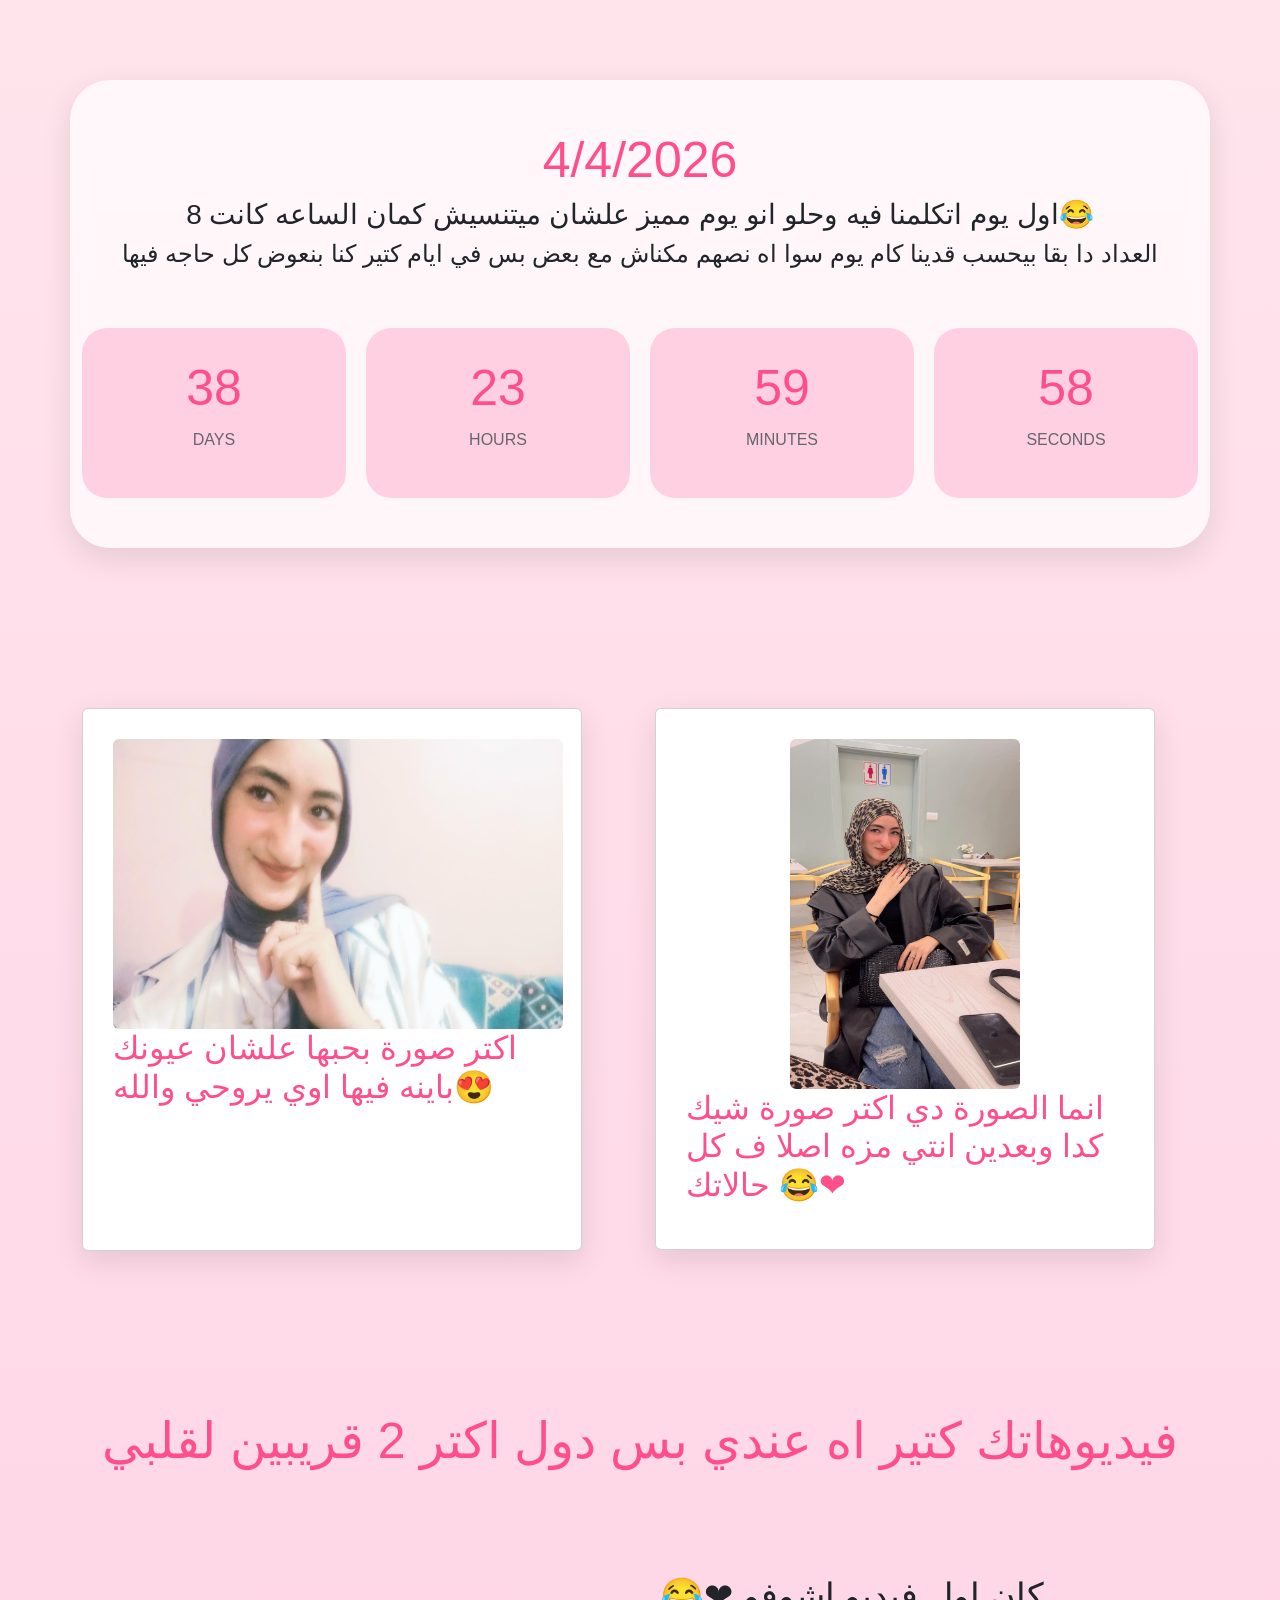
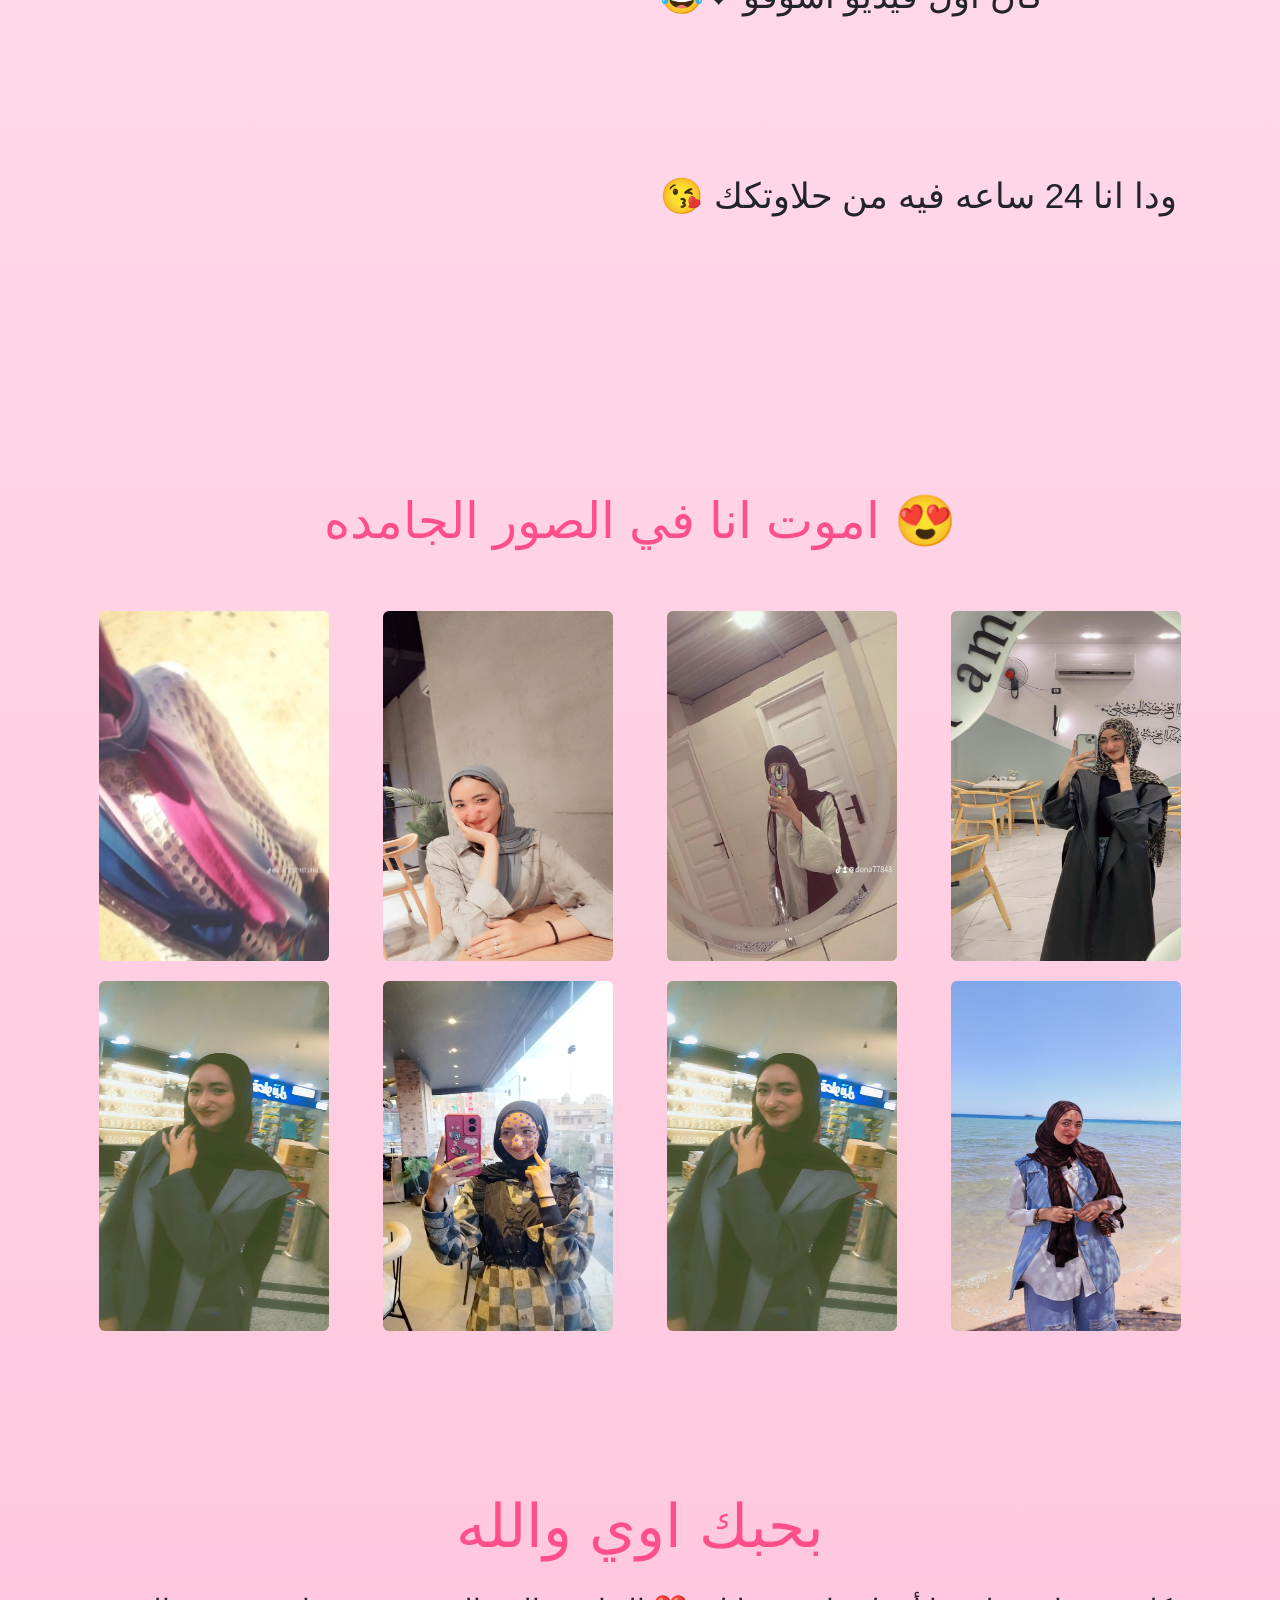
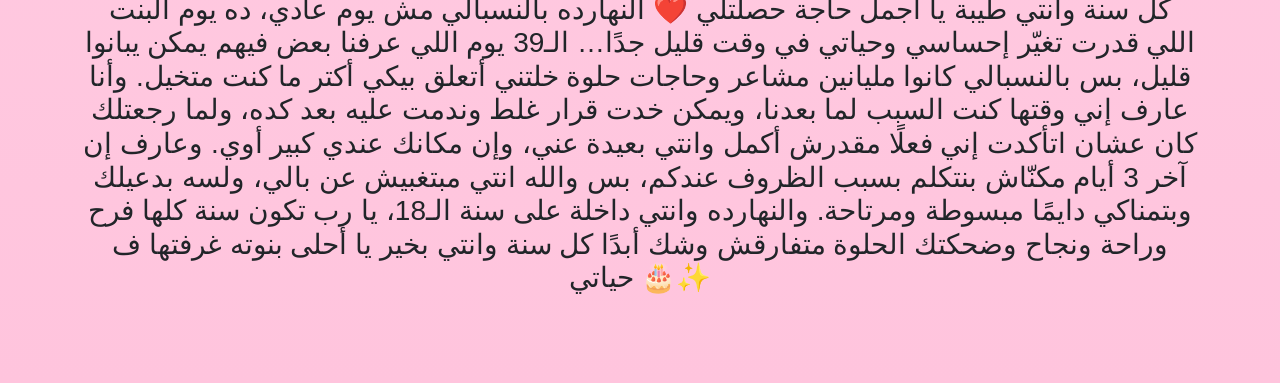
==== 2nd.html @ a25ea2f7 "Add files via upload" ====
<!DOCTYPE html>
<html lang="en">

<head>
     <meta charset="UTF-8">
     <meta name="viewport" content="width=device-width, initial-scale=1.0">
     <title>hoby</title>
     <link rel="stylesheet" href="style.css">
     <link href="https://cdn.jsdelivr.net/npm/bootstrap@5.3.8/dist/css/bootstrap.min.css" rel="stylesheet"
          integrity="sha384-sRIl4kxILFvY47J16cr9ZwB07vP4J8+LH7qKQnuqkuIAvNWLzeN8tE5YBujZqJLB" crossorigin="anonymous">

</head>

<body>
     <section>
          <div class="container countdown-box">
               <div class="title">
                    <h2>4/4/2026</h2>
                    <h3>اول يوم اتكلمنا فيه وحلو انو يوم مميز علشان ميتنسيش كمان الساعه كانت 8😂</h3>
                    <h4>العداد دا بقا بيحسب قدينا كام يوم سوا اه نصهم مكناش مع بعض بس في ايام كتير كنا بنعوض كل حاجه
                         فيها </h4>
               </div>

               <div class="countdown">

                    <div class="time">
                         <h3 id="days">39</h3>
                         <p>Days</p>
                    </div>

                    <div class="time">
                         <h3 id="hours">14</h3>
                         <p>Hours</p>
                    </div>

                    <div class="time">
                         <h3 id="minutes">35</h3>
                         <p>Minutes</p>
                    </div>

                    <div class="time">
                         <h3 id="seconds">49</h3>
                         <p>Seconds</p>
                    </div>

               </div>
          </div>
     </section>
     <section>
          <audio id="bgmusic">
               <source src="audio/Mohammed Saeed - 2alo 3aleky _ محمد سعيد - قالوا عليكي ( Official Audio ).mp3"
                    type="audio/mp3">
          </audio>
          <div class="container cards">

               <div class="card">
                    <img src="pic/IMG_20260512_164313_532.jpg" class="rounded mx-auto d-block nice" alt="">
                    <h2>اكتر صورة بحبها علشان عيونك باينه فيها اوي يروحي والله😍</h2>
               </div>

               <div class="card">
                    <img src="pic/IMG-20260405-WA0003.jpg" class="size rounded mx-auto d-block" alt="">
                    <h2>انما الصورة دي اكتر صورة شيك كدا وبعدين انتي مزه اصلا ف كل حالاتك 😂❤</h2>
               </div>

          </div>
     </section>

     <section>
          <div class="container">

               <div class="title">
                    <h2>فيديوهاتك كتير اه عندي بس دول اكتر 2 قريبين لقلبي</h2>
               </div>

               <div class="timeline-item">
                    <video src="pic/VID_20260512_064304_772.mp4"></video>

                    <div class="timeline-text">
                         <h3>😂❤ كان اول فيديو اشوفو </h3>
                    </div>
               </div>

               <div class="timeline-item">
                    <video src="pic/VID-20260501-WA0016.mp4"></video>


                    <div class="timeline-text">
                         <h3>😘 ودا انا 24 ساعه فيه من حلاوتكك </h3>
                    </div>
               </div>

          </div>
     </section>

     

     <section>
          <div class="container">

               <div class="title">
                    <h2>اموت انا في الصور الجامده 😍</h2>
               </div>

               <div class="gallery">
                    <img src="pic/IMG_20260512_164156_542.jpg" class="size rounded mx-auto d-block" alt="">
                    <img src="pic/IMG-20260405-WA0005.jpg" class="size rounded mx-auto d-block" alt="">
                    <img src="pic/IMG-20260406-WA0003.jpg" class="size rounded mx-auto d-block" alt="">
                    <img src="pic/IMG-20260406-WA0006.jpg" class="size rounded mx-auto d-block" alt="">
                    <img src="pic/IMG-20260406-WA0007.jpg" class="size rounded mx-auto d-block" alt="">
                    <img src="pic/IMG-20260406-WA0008.jpg" class="size rounded mx-auto d-block" alt="">
                    <img src="pic/IMG-20260406-WA0007.jpg" class="size rounded mx-auto d-block" alt="">
                    <img src="pic/IMG_20260512_164311_119.jpg" class="size rounded mx-auto d-block" alt="">
               </div>

          </div>
     </section>

     <section class="final">
          <div class="container">
               <h2>بحبك اوي والله</h2>

               <h3>كل سنة وانتي طيبة يا أجمل حاجة حصلتلي ❤️
                    النهارده بالنسبالي مش يوم عادي، ده يوم البنت اللي قدرت تغيّر إحساسي وحياتي في وقت قليل جدًا… الـ39 يوم اللي عرفنا بعض فيهم يمكن يبانوا قليل، بس بالنسبالي كانوا مليانين مشاعر وحاجات حلوة خلتني أتعلق بيكي أكتر ما كنت متخيل.
                    
                    وأنا عارف إني وقتها كنت السبب لما بعدنا، ويمكن خدت قرار غلط وندمت عليه بعد كده، ولما رجعتلك كان عشان اتأكدت إني فعلًا مقدرش أكمل وانتي بعيدة عني، وإن مكانك عندي كبير أوي.
                    
                    وعارف إن آخر 3 أيام مكنّاش بنتكلم بسبب الظروف عندكم، بس والله انتي مبتغبيش عن بالي، ولسه بدعيلك وبتمناكي دايمًا مبسوطة ومرتاحة.
                    
                    والنهارده وانتي داخلة على سنة الـ18، يا رب تكون سنة كلها فرح وراحة ونجاح وضحكتك الحلوة متفارقش وشك أبدًا 
                    
                    كل سنة وانتي بخير يا أحلى  بنوته غرفتها ف حياتي  🎂✨
                    
               </h3>
          </div>
     </section>
     <script src="script.js"></script>
</body>

</html>
---- style.css ----
* {
     margin: 0;
     padding: 0;
     box-sizing: border-box;
     font-family: Arial, sans-serif;
     scroll-behavior: smooth;
}

body {
     background: linear-gradient(to bottom, #ffe4ec, #ffd6e7, #ffc4dd);
     overflow-x: hidden;
     color: #333;
}

section {
     padding: 80px 20px;
}

.container {
     width: 90%;
     max-width: 1200px;
     margin: auto;
}

/* Hero */
.hero {
     height: 100vh;
     display: flex;
     justify-content: center;
     align-items: center;
     position: relative;
     flex-direction: column;
     text-align: center;
}

.cake {
     width: 350px;
     height: 400px;
     background: #ff9fc4;
     border-radius: 50%;
     display: flex;
     justify-content: center;
     align-items: center;
     flex-direction: column;
     box-shadow: 0 15px 40px rgba(0, 0, 0, 0.2);
     animation: bounce 2s infinite;
}

.cake span {
     font-size: 80px;
}

.cake h1 {
     margin-top: 10px;
     font-size: 20px;
     color: white;
}

@keyframes bounce {

     0%,
     100% {
          transform: translateY(0);
     }

     50% {
          transform: translateY(-15px);
     }
}

/* Cards */
.cards {
     display: grid;
     grid-template-columns: repeat(2, 1fr);
     gap: 30px;
}

.size {
     width: 230px;
     height: 350px;
}

.nice{
     width: 450px;
     height: 290px;
}

.card {
     height: 450px;
     width: 500px;
     background: rgba(255, 255, 255, 0.7);
     padding: 30px;
     border-radius: 30px;
     backdrop-filter: blur(10px);
     transition: 0.5s;
     box-shadow: 0 10px 30px rgba(0, 0, 0, 0.1);
}

.card:hover {
     transform: translateY(-10px);
}

.placeholder {
     width: 100%;
     height: 250px;
     background: #ffb7d2;
     border-radius: 20px;
     display: flex;
     justify-content: center;
     align-items: center;
     color: white;
     font-size: 30px;
     margin-bottom: 20px;
}

.card h2 {
     color: #ff4f8a;
     margin-bottom: 15px;
     font-size: 32px;
}

.card p {
     line-height: 1.8;
     color: #555;
}

/* Timeline */
.title {
     text-align: center;
     margin-bottom: 60px;
}

.title h2 {
     font-size: 50px;
     color: #ff4f8a;
}

.timeline-item {
     display: grid;
     grid-template-columns: repeat(2, 1fr);
     gap: 40px;
     align-items: center;
     margin-bottom: 50px;
}

.timeline-text h3 {
     font-size: 35px;
     margin-bottom: 20px;
}

.timeline-text p {
     line-height: 1.8;
     color: #555;
}

/* Countdown */
.countdown-box {
     background: rgba(255, 255, 255, 0.7);
     border-radius: 40px;
     padding: 50px 20px;
     text-align: center;
     backdrop-filter: blur(10px);
     box-shadow: 0 10px 30px rgba(0, 0, 0, 0.1);
}

.countdown {
     display: grid;
     grid-template-columns: repeat(4, 1fr);
     gap: 20px;
     margin-top: 40px;
}

.time {
     background: #ffd0e2;
     padding: 30px 20px;
     border-radius: 25px;
}

.time h3 {
     font-size: 50px;
     color: #ff4f8a;
}

.time p {
     margin-top: 10px;
     text-transform: uppercase;
     color: #666;
}

/* Gallery */
.gallery {
     display: grid;
     grid-template-columns: repeat(4, 1fr);
     gap: 20px;
}

.gallery-item {
     aspect-ratio: 1/1;
     background: #ffb7d2;
     border-radius: 25px;
     display: flex;
     justify-content: center;
     align-items: center;
     color: white;
     font-size: 28px;
     transition: 0.5s;
}

.gallery-item:hover {
     transform: scale(1.05);
}

/* Final */
.final {
     text-align: center;
}

.final h2 {
     font-size: 60px;
     color: #ff4f8a;
     margin-bottom: 30px;
}

.final p {
     max-width: 700px;
     margin: auto;
     line-height: 2;
     color: #555;
}

.btn {
     margin-top: 40px;
     padding: 18px 45px;
     border: none;
     border-radius: 50px;
     background: #ff4f8a;
     color: white;
     font-size: 18px;
     cursor: pointer;
     transition: 0.5s;
}

.btn:hover {
     transform: scale(1.05);
}

/* Responsive */
@media(max-width: 900px) {

     .cards,
     .timeline-item,
     .gallery,
     .countdown {
          grid-template-columns: 1fr;
     }

     .title h2,
     .final h2 {
          font-size: 40px;
     }

     .timeline-text h3 {
          font-size: 28px;
     }
}
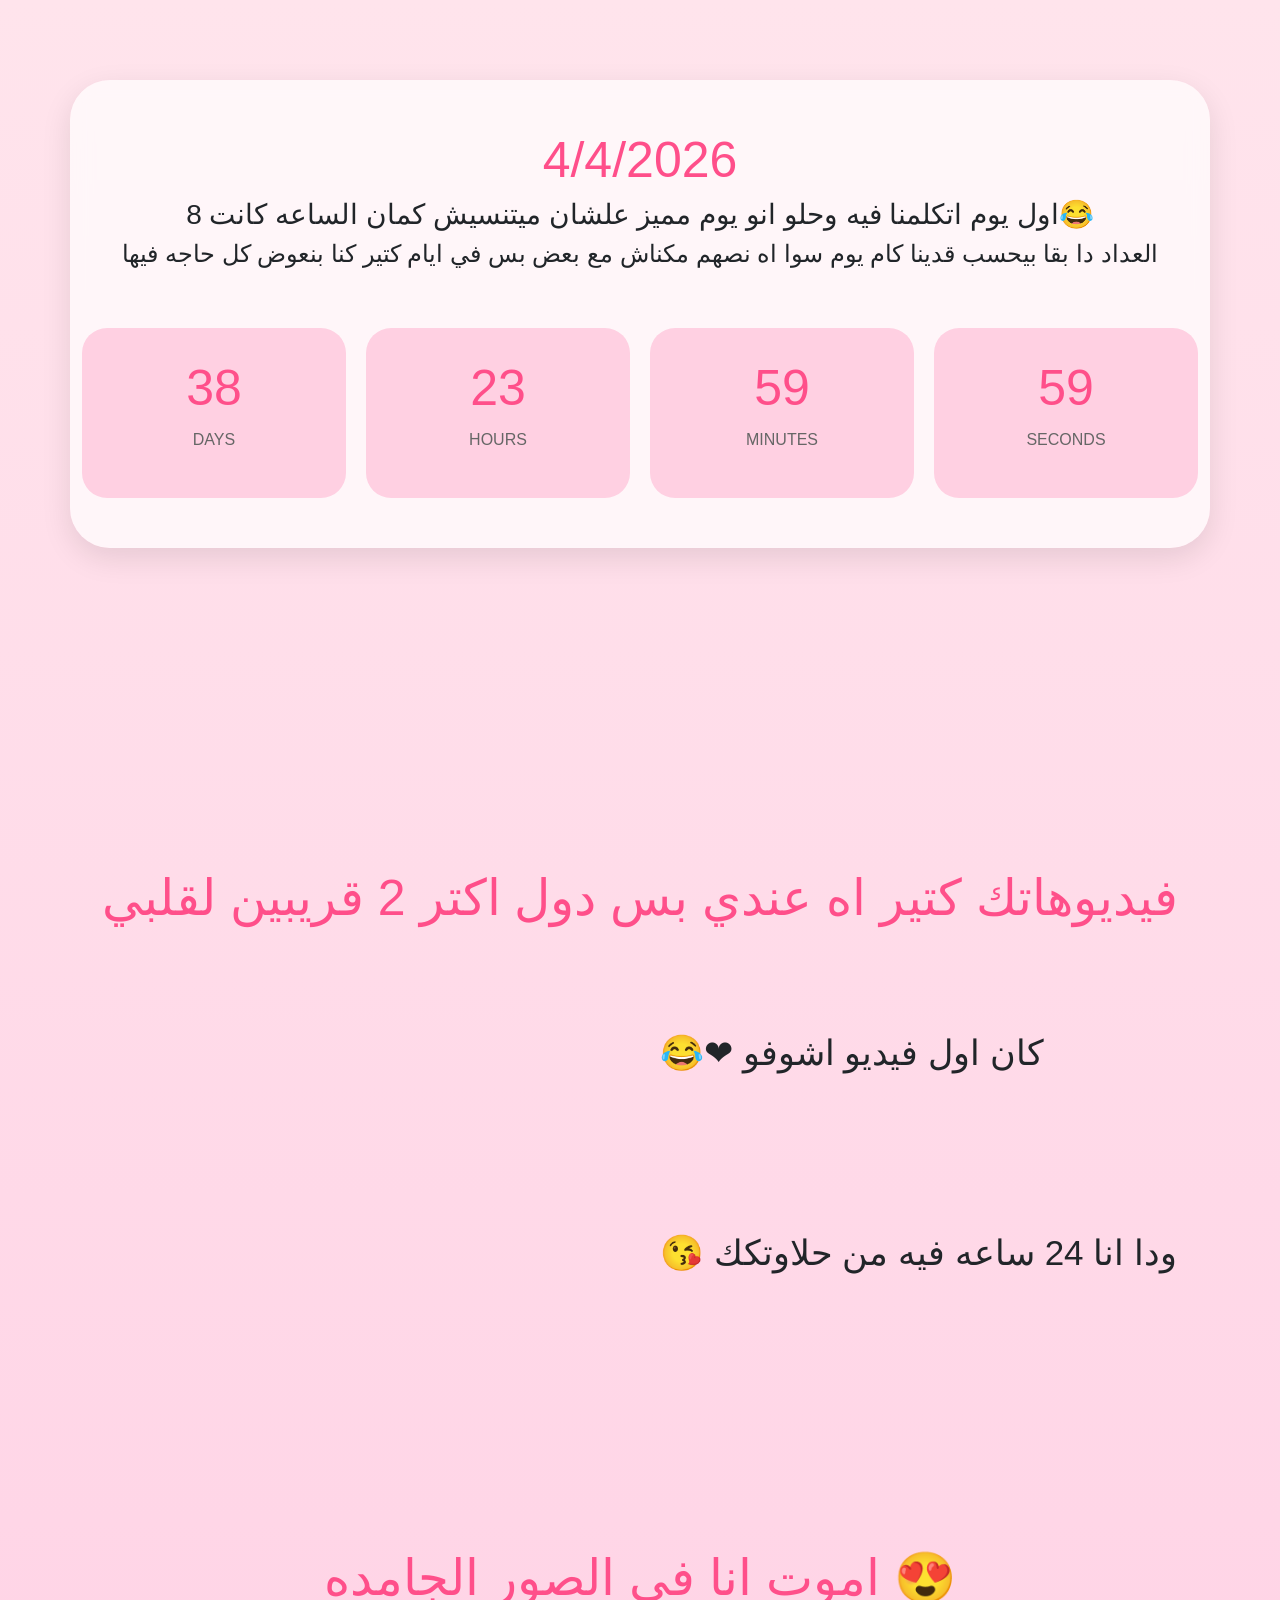
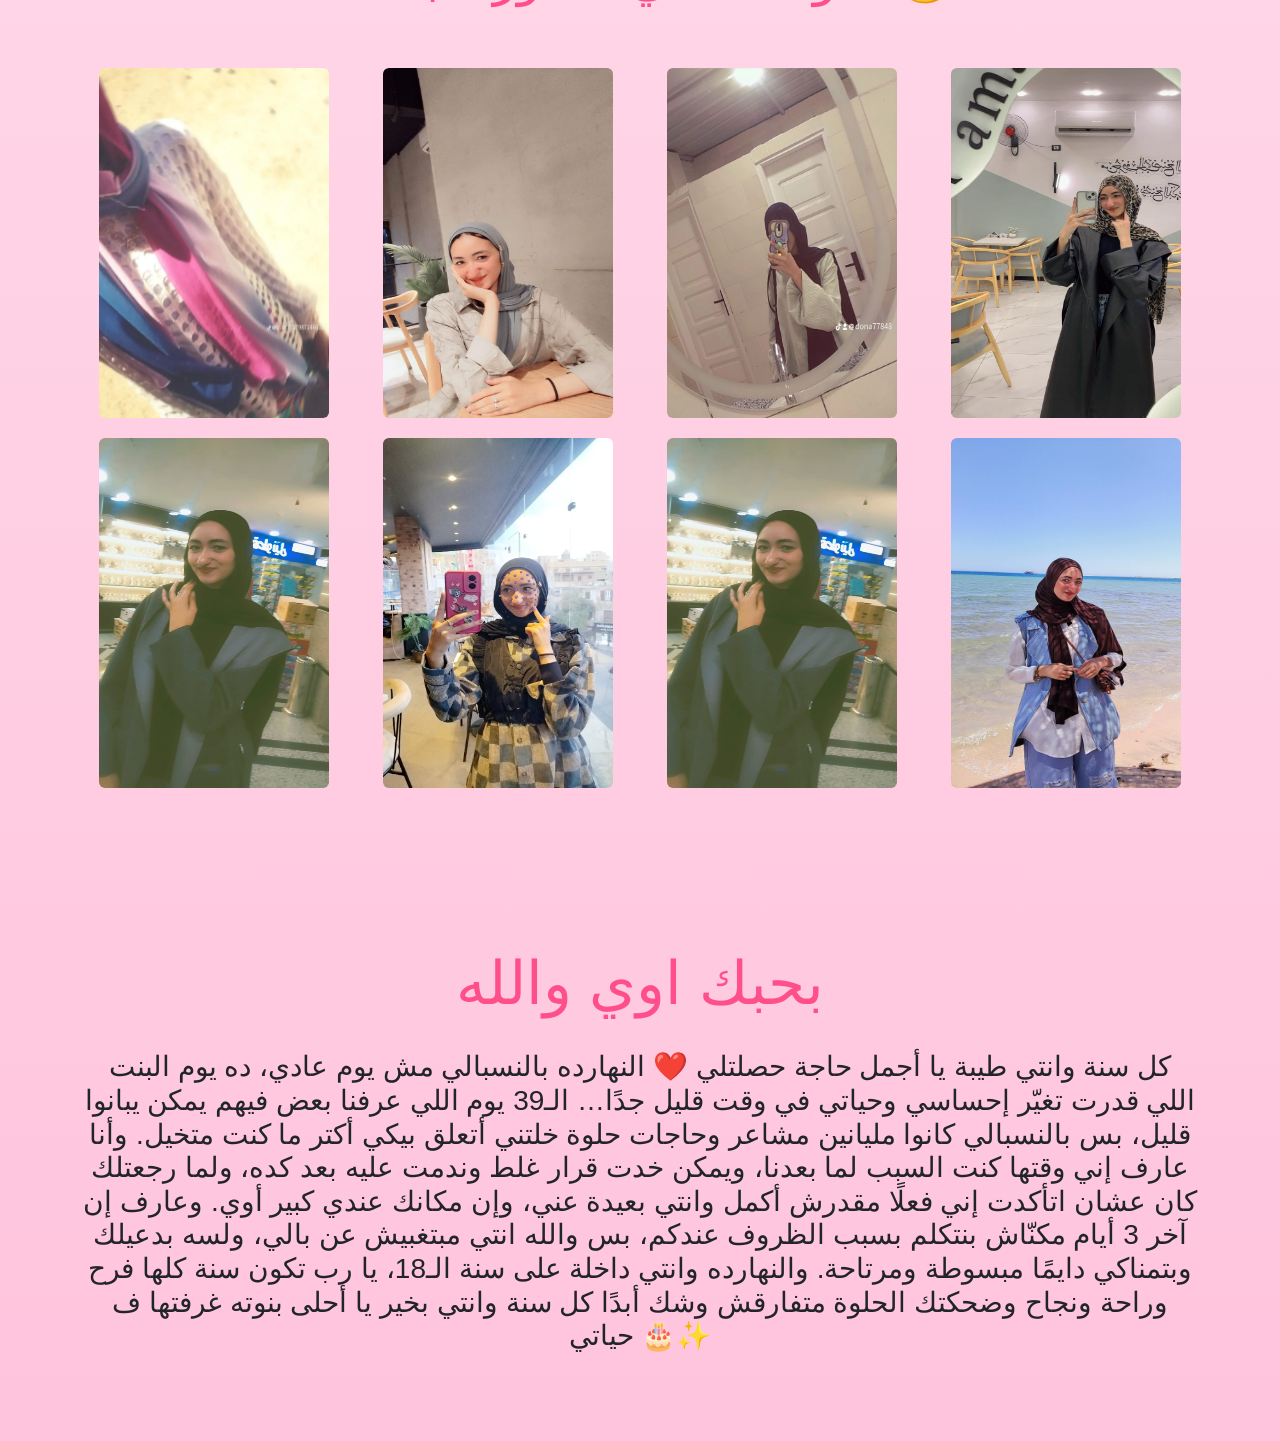
==== commit 0b4e9ccf: "Update 2nd.html" ====
--- a/2nd.html
+++ b/2nd.html
@@ -51,19 +51,6 @@
                <source src="audio/Mohammed Saeed - 2alo 3aleky _ محمد سعيد - قالوا عليكي ( Official Audio ).mp3"
                     type="audio/mp3">
           </audio>
-          <div class="container cards">
-
-               <div class="card">
-                    <img src="pic/IMG_20260512_164313_532.jpg" class="rounded mx-auto d-block nice" alt="">
-                    <h2>اكتر صورة بحبها علشان عيونك باينه فيها اوي يروحي والله😍</h2>
-               </div>
-
-               <div class="card">
-                    <img src="pic/IMG-20260405-WA0003.jpg" class="size rounded mx-auto d-block" alt="">
-                    <h2>انما الصورة دي اكتر صورة شيك كدا وبعدين انتي مزه اصلا ف كل حالاتك 😂❤</h2>
-               </div>
-
-          </div>
      </section>
 
      <section>
@@ -137,4 +124,4 @@
      <script src="script.js"></script>
 </body>
 
-</html>+</html>
